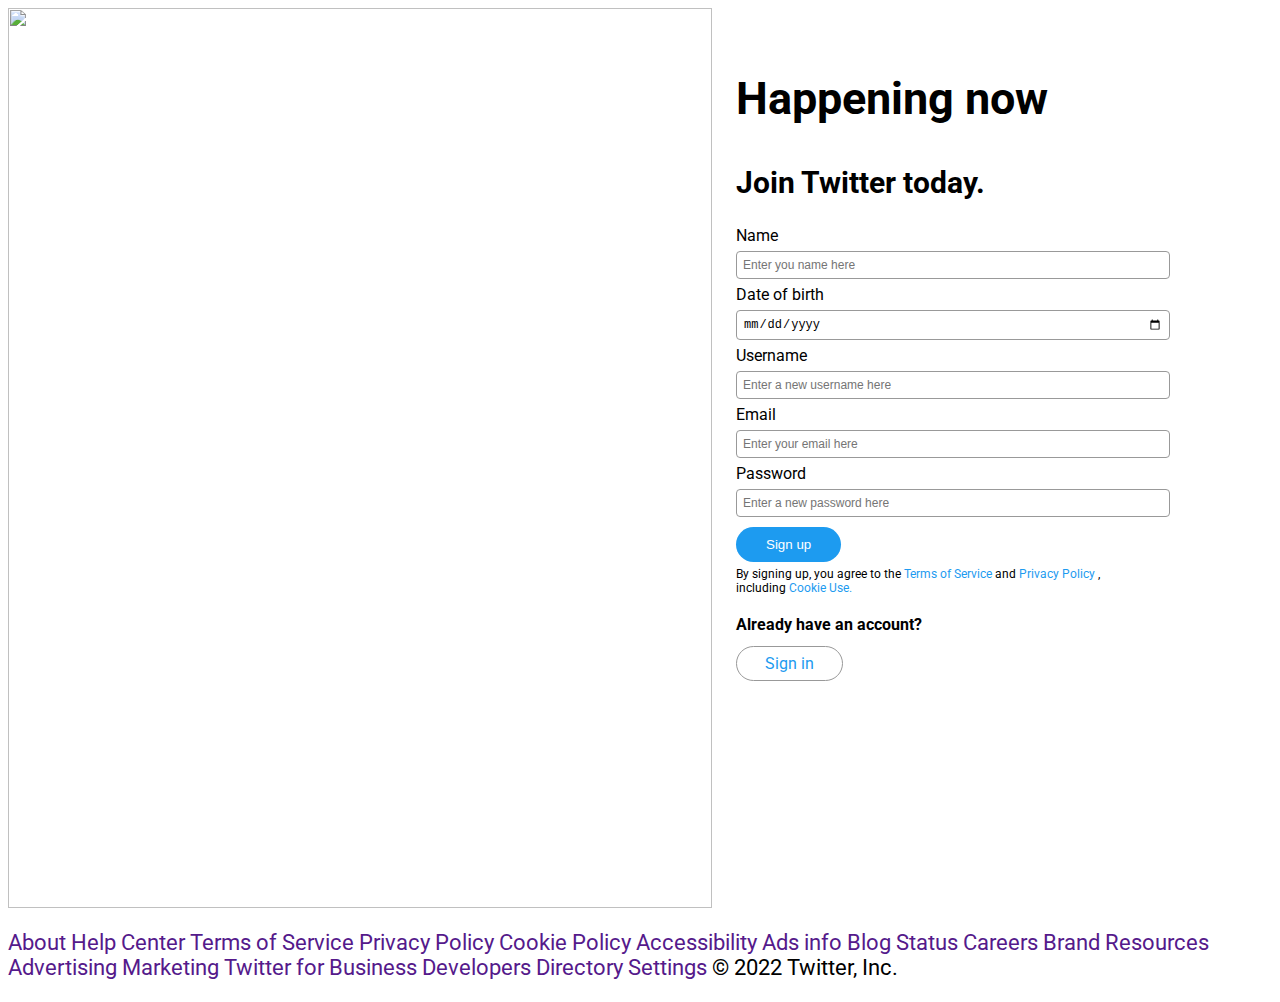
==== frontend/index.html @ 24ebbb60 "fix paddings and margins  in register page" ====
<!DOCTYPE html>
<html lang="en">
  <head>
    <meta charset="UTF-8" />
    <meta http-equiv="X-UA-Compatible" content="IE=edge" />
    <meta name="viewport" content="width=device-width, initial-scale=1.0" />
    <link rel="stylesheet" href="css/reset.css" />
    <link rel="stylesheet" href="css/styles.css" />
    <link
      href="https://fonts.googleapis.com/css?family=Roboto"
      rel="stylesheet" />
    <title>Twitter. It's what's happening</title>
  </head>

  <body>
    <section class="container flex-container">
      <img class="signup-img" src="images/twitter-cover.jpeg" alt="" />
      <div class="container flex-column-container register-content">
        <div class="register-logo-twitter">
          <img src="images/twitter-logo.png" alt="" />
        </div>
        <h1 class="register-title">Happening now</h1>
        <p class="register-subtitle">Join Twitter today.</p>
        <form class="flex-column-container register-form" action="">
          <label for="name">Name</label>
          <input
            id="name"
            type="text"
            placeholder="Enter you name here"
            required />
          <label for="date-birth">Date of birth</label>
          <input id="date-birth" type="date" required />
          <label for="username">Username</label>
          <input
            id="username"
            type="text"
            placeholder="Enter a new username here"
            required />
          <label for="email">Email</label>
          <input
            id="email"
            type="email"
            placeholder="Enter your email here"
            required />
          <label for="password">Password</label>
          <input
            id="password"
            type="password"
            placeholder="Enter a new password here"
            required />

          <button class="btn btn-blue" type="submit">Sign up</button>
        </form>
        <div>
          <p class="register-parag1">
            By signing up, you agree to the
            <a href="">Terms of Service</a>
            and
            <a href="">Privacy Policy</a>
            , including
            <a href="">Cookie Use.</a>
          </p>
          <p class="register-parag2">Already have an account?</p>
          <a class="btn btn-white register-signin">Sign in</a>
        </div>
      </div>
    </section>

    <!-- Login page -->
    <section class="login-container flex-column-container popup">
      <img class="login-logo-twitter" src="images/twitter-logo.png" alt="" />
      <h2 class="login-title">Sign in to Twitter</h2>
      <form class="flex-column-container login-form">
        <label for="identification-input">Email or Username</label>
        <input
          id="identification-input"
          type="text"
          placeholder="Enter your email or username here"
          required />
        <label for="password-input">Password</label>
        <input
          id="password-input"
          type="text"
          placeholder="Enter your password here"
          required />
        <button class="btn btn-blue" type="submit">Sign in</button>
      </form>
      <p>
        Don't have an account?
        <a href="">Sign up</a>
      </p>
    </section>

    <footer>
      <p>
        <a href="">About</a>
        <a href="">Help Center</a>
        <a href="">Terms of Service</a>
        <a href="">Privacy Policy</a>
        <a href="">Cookie Policy</a>
        <a href="">Accessibility</a>
        <a href="">Ads info</a>
        <a href="">Blog</a>
        <a href="">Status</a>
        <a href="">Careers</a>
        <a href="">Brand Resources</a>
        <a href="">Advertising</a>
        <a href="">Marketing</a>
        <a href="">Twitter for Business</a>
        <a href="">Developers</a>
        <a href="">Directory</a>
        <a href="">Settings</a>
        © 2022 Twitter, Inc.
      </p>
    </footer>
  </body>
</html>
---- frontend/css/styles.css ----
/*
Utilities 
*/
body {
  font-family: "Roboto", sans-serif;
  font-size: 22px;
}
a {
  text-decoration: none;
}
a:hover {
  text-decoration: underline;
}
.container {
  margin: auto;
  width: 100%;
}
.flex-column-container {
  display: flex;
  flex-direction: column;
  justify-content: flex-start;
  align-items: flex-start;
}
.flex-container {
  display: flex;
  justify-content: flex-start;
  align-items: flex-start;
}
.btn {
  border-radius: 20px;
  border: none;
  padding: 10px 30px;
  margin-top: 10px;
  cursor: pointer;
}
.btn-blue {
  background-color: #1d9bf0;
  color: white;
}
.btn-white {
  background-color: white;
  color: #1d9bf0;
  border: solid 1px #999999;
}
.btn-blue-light {
  background-color: #e0f1f0;
  color: #999999;
}
.mid {
  width: 60vw;
  margin-left: 20vw;
}
.header {
  height: 8vh;
  width: 100%;
  position: fixed;
  background-color: white;
  color: black;
}
.icons {
  width: 22px;
  height: 22px;
}
.hidden {
  display: none;
}

/* 
Register Page
*/

/* Hero */
.signup-img {
  width: 55vw;
  height: 100vh;
}
.register-content {
  flex: 0 1 40vw;
  height: 100vh;
}
.register-logo-twitter {
  width: 24px;
  height: 24px;
  margin: 15px;
  margin-left: 0;
}
.register-title {
  font-size: 45px;
  font-weight: bolder;
  margin: 10px 0;
}
.register-subtitle {
  font-size: 30px;
  font-weight: bold;
  margin-bottom: 20px;
}

/* Register form */
.register-form {
  width: 100%;
}
.register-form label {
  padding: 6px 0;
  font-size: 16px;
}
.register-form input {
  width: 82%;
  padding: 6px;
  font-size: 12px;
  border: 1px solid #999999;
  border-radius: 4px;
}

/* Register paragraph */
.register-parag1 {
  margin: 1% 0;
  width: 82%;
  font-size: 12px;
}
.register-parag1 a {
  color: #1d9bf0;
}
.register-parag1 a:hover {
  text-decoration: underline;
}
.register-parag2 {
  font-size: 16px;
  font-weight: bold;
  margin: 20px 0 15px;
}
.register-signin {
  font-size: 16px;
  padding: 7px 28px;
}
.register-signin:hover {
  text-decoration: none;
}

/*
Login page
*/
.login-logo-twitter {
  width: 24px;
  height: 24px;
  margin: 10px auto 0;
}
.login-container {
  width: 50vw;
  height: 300px;
  border-radius: 10px;
}
.login-title {
  margin: 20px auto;
}
.login-form {
  width: 100%;
  padding: 0 60px;
  margin-bottom: 20px;
}
.login-form label {
  padding: 2%;
  font-size: 12px;
}
.login-form input {
  width: 100%;
  padding: 2%;
  font-size: 9px;
  border: 1px solid #999999;
  border-radius: 4px;
}
.login-container p {
  padding-left: 60px;
  font-size: 12px;
  font-weight: bold;
}
.login-container a {
  text-decoration: none;
  color: #1d9bf0;
}
.login-container a:hover {
  text-decoration: underline;
}
.popup {
  position: absolute;
  top: 10vh;
  left: 20vw;
  background-color: white;
  visibility: hidden;
}
.popup-visible {
  visibility: visible;
}

/*  
Home page 
*/

/* Navigation */
.navigation {
  width: 20vw;
  height: 100vh;
  border: 1px solid #999999;
  padding: 3.5vw;
  position: fixed;
  display: flex;
  flex-direction: column;
  justify-content: space-between;
}
.navigation-logo {
  width: 22px;
  height: 22px;
  margin-left: 3%;
}
.nav-tab {
  font-size: 12px;
  width: 13vw;
  border-radius: 8px;
  padding: 3%;
}
.nav-tab:hover {
  text-decoration: none;
  background-color: #e9e6e6;
}
.navigation span {
  padding-left: 5px;
  align-self: center;
}
.tab-selected {
  color: black;
  font-weight: bold;
}
.tab-not-selected {
  color: #999999;
}
.btn-nav {
  text-align: center;
  padding: 5px;
}
.btn-nav:hover {
  text-decoration: none;
  background-color: #1a8cd8;
}
.pp-name-username {
  font-size: 12px;
  width: 13vw;
}
.pp-name-username img {
  width: 30px;
  height: 30px;
  padding: 0;
  border-radius: 36px;
  display: inline-block;
}
.pp-name-username div {
  align-self: center;
}
.nav-name {
  font-size: 12px;
  width: 9vw;
  color: black;
  font-weight: bold;
}
.nav-username {
  font-size: 10px;
  width: 9vw;
  color: #999999;
}

/* Tweet */
.home-tweet {
  height: 126px;
  margin-top: 8vh;
  border-bottom: 1px solid #999999;
}
.home-tweet > img {
  width: 54px;
  height: 54px;
  padding: 0;
}
.home-tweet-form {
  width: 100%;
}
.home-tweet-form textarea {
  width: 100%;
  border: none;
  padding-top: 20px;
  flex: 1 0 80%;
  font-size: 12px;
  border-bottom: #999999 1px solid;
}
.home-tweet-form div {
  width: 100%;
  height: 40px;
  justify-content: space-between;
  align-items: center;
}
.home-tweet-form img:hover {
  cursor: pointer;
}
.home-tweet-btn {
  padding: 0 3%;
  margin-right: 1.5vw;
  align-self: flex-start;
}
.home-tweet-btn:hover {
  text-decoration: none;
  background-color: #1a8cd8;
}

/* Profile */
.profile-info-section {
  font-size: 12px;
  color: #999999;
  border-bottom: #999999 1px solid;
}
.profile-cover-photo {
  width: 100%;
  height: 30vh;
  background-color: #999999;
}
.profile-pp {
  width: 90px;
  height: 90px;
  border-radius: 100px;
  border: 1px #999999 solid;
}
.profile-img-btn {
  padding: 0 30px;
  justify-content: space-between;
  align-items: center;
}
.profile-img-btn a {
  text-decoration: none;
}
.profile-img-btn a:hover {
  background-color: #e9e6e6;
}
.profile-info {
  padding: 0 30px;
}
.profile-info > * {
  margin-bottom: 10px;
}
.profile-numbers a {
  margin-right: 10px;
}
.profile-numbers a:hover {
  cursor: pointer;
}
.profile-name,
.profile-numbers span {
  color: black;
  font-weight: bold;
}

/* Right section */
.right-container {
  width: 20vw;
  height: 100vh;
  border: 1px solid #999999;
  position: fixed;
  left: 80vw;
  justify-content: space-between;
  align-items: center;
  padding: 3.5vw;
  text-align: center;
}
.search {
  width: 100%;
  cursor: inherit;
  justify-content: flex-start;
  align-items: center;
}
.search input {
  font-size: 8px;
  width: 80%;
  background-color: inherit;
  border: none;
  border-radius: inherit;
  padding: 5px 3px;
}

.right-container div {
  font-size: 12px;
  color: #999999;
}
.right-container div a {
  color: #999999;
}
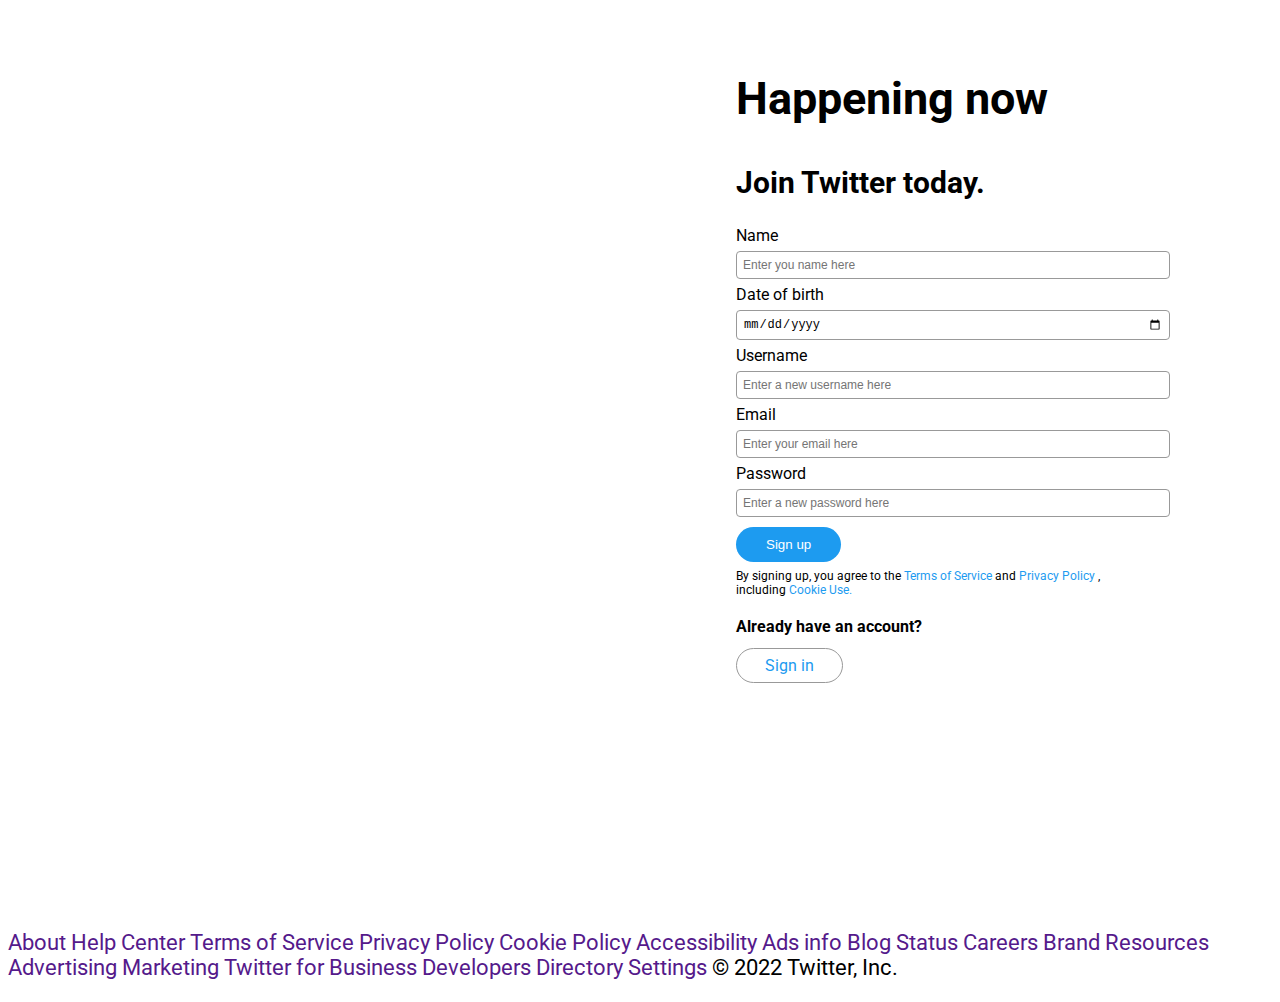
==== commit 05b6ac5b: "fix sizes and paddings in login page" ====
--- a/frontend/index.html
+++ b/frontend/index.html
@@ -48,7 +48,6 @@
             type="password"
             placeholder="Enter a new password here"
             required />
-
           <button class="btn btn-blue" type="submit">Sign up</button>
         </form>
         <div>
@@ -80,7 +79,7 @@
         <label for="password-input">Password</label>
         <input
           id="password-input"
-          type="text"
+          type="password"
           placeholder="Enter your password here"
           required />
         <button class="btn btn-blue" type="submit">Sign in</button>
--- a/frontend/css/styles.css
+++ b/frontend/css/styles.css
@@ -72,11 +72,11 @@
 /* Hero */
 .signup-img {
   width: 55vw;
-  height: 100vh;
+  min-height: 100vh;
 }
 .register-content {
   flex: 0 1 40vw;
-  height: 100vh;
+  min-height: 100vh;
 }
 .register-logo-twitter {
   width: 24px;
@@ -113,7 +113,7 @@
 
 /* Register paragraph */
 .register-parag1 {
-  margin: 1% 0;
+  margin: 7px 0;
   width: 82%;
   font-size: 12px;
 }
@@ -145,9 +145,10 @@
   margin: 10px auto 0;
 }
 .login-container {
-  width: 50vw;
-  height: 300px;
+  width: 40vw;
+  height: auto;
   border-radius: 10px;
+  padding-bottom: 50px;
 }
 .login-title {
   margin: 20px auto;
@@ -158,13 +159,13 @@
   margin-bottom: 20px;
 }
 .login-form label {
-  padding: 2%;
-  font-size: 12px;
+  padding: 6px 0;
+  font-size: 18px;
 }
 .login-form input {
   width: 100%;
-  padding: 2%;
-  font-size: 9px;
+  padding: 6px;
+  font-size: 12px;
   border: 1px solid #999999;
   border-radius: 4px;
 }
@@ -174,16 +175,12 @@
   font-weight: bold;
 }
 .login-container a {
-  text-decoration: none;
   color: #1d9bf0;
-}
-.login-container a:hover {
-  text-decoration: underline;
 }
 .popup {
   position: absolute;
-  top: 10vh;
-  left: 20vw;
+  top: 20vh;
+  left: 30vw;
   background-color: white;
   visibility: hidden;
 }
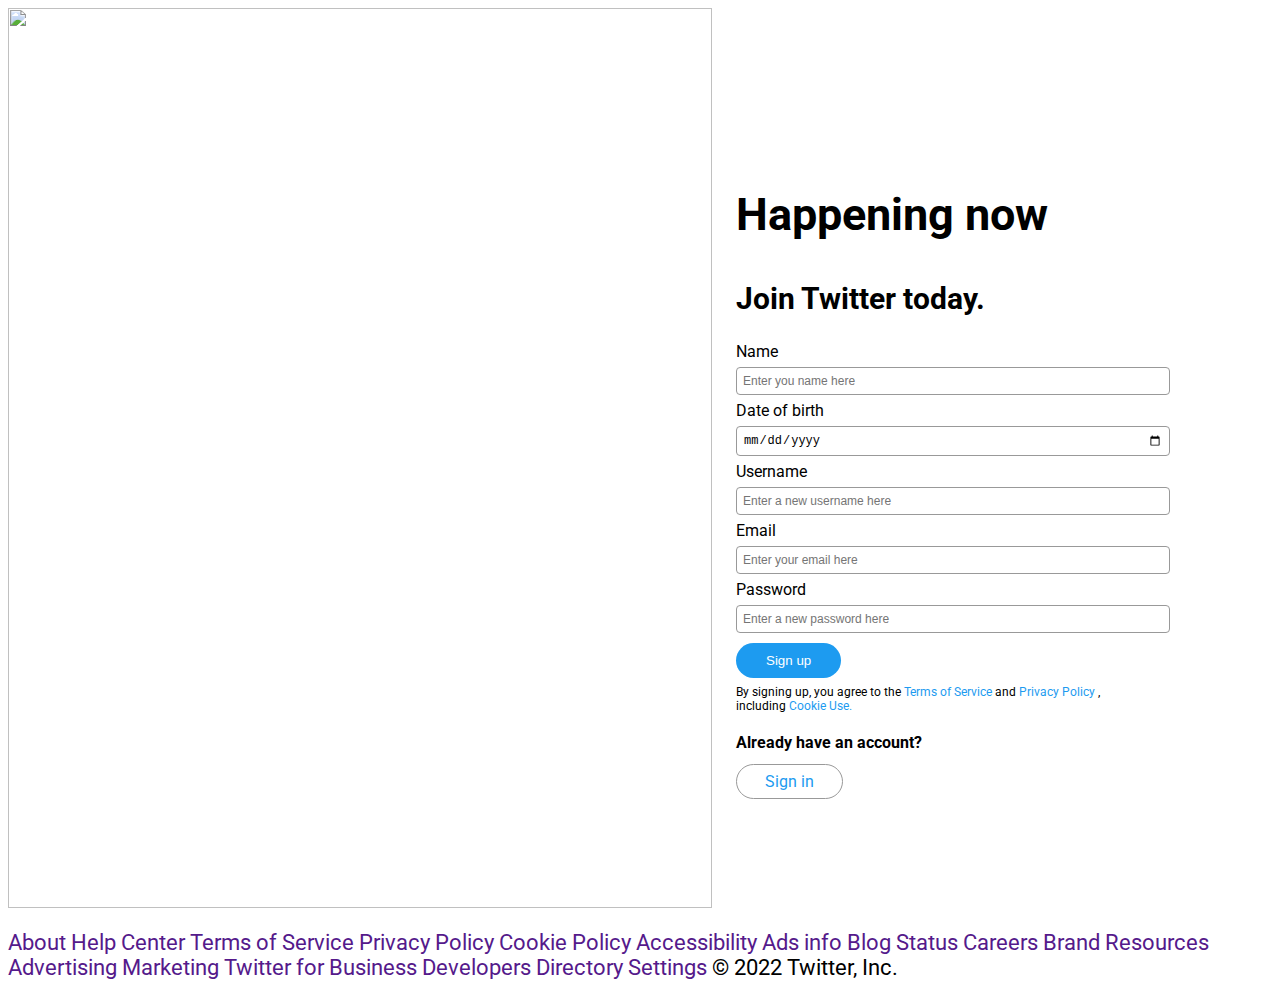
==== commit 2070e4c5: "add login function" ====
--- a/frontend/index.html
+++ b/frontend/index.html
@@ -14,7 +14,7 @@
 
   <body>
     <section class="container flex-container">
-      <img class="signup-img" src="images/twitter-cover.jpeg" alt="" />
+      <img class="signup-img" src="images/twitter-cover-page.png" alt="" />
       <div class="container flex-column-container register-content">
         <div class="register-logo-twitter">
           <img src="images/twitter-logo.png" alt="" />
@@ -60,13 +60,17 @@
             <a href="">Cookie Use.</a>
           </p>
           <p class="register-parag2">Already have an account?</p>
-          <a class="btn btn-white register-signin">Sign in</a>
+          <a id="register-signin" class="btn btn-white register-signin">
+            Sign in
+          </a>
         </div>
       </div>
     </section>
 
     <!-- Login page -->
-    <section class="login-container flex-column-container popup">
+    <section
+      id="signin-container"
+      class="login-container flex-column-container popup popup-hidden">
       <img class="login-logo-twitter" src="images/twitter-logo.png" alt="" />
       <h2 class="login-title">Sign in to Twitter</h2>
       <form class="flex-column-container login-form">
@@ -82,11 +86,11 @@
           type="password"
           placeholder="Enter your password here"
           required />
-        <button class="btn btn-blue" type="submit">Sign in</button>
+        <button id="login-signin" class="btn btn-blue" type="submit">Sign in</button>
       </form>
       <p>
         Don't have an account?
-        <a href="">Sign up</a>
+        <a id="login-signup-btn" href="">Sign up</a>
       </p>
     </section>
 
@@ -112,5 +116,6 @@
         © 2022 Twitter, Inc.
       </p>
     </footer>
+    <script src="js/register_scripts.js" type="text/javascript"></script>
   </body>
 </html>
--- a/frontend/css/styles.css
+++ b/frontend/css/styles.css
@@ -64,6 +64,9 @@
 .hidden {
   display: none;
 }
+.popup-hidden {
+  visibility: hidden;
+}
 
 /* 
 Register Page
@@ -72,11 +75,12 @@
 /* Hero */
 .signup-img {
   width: 55vw;
-  min-height: 100vh;
+  height: 100vh;
 }
 .register-content {
   flex: 0 1 40vw;
   min-height: 100vh;
+  justify-content: center;
 }
 .register-logo-twitter {
   width: 24px;
@@ -182,10 +186,6 @@
   top: 20vh;
   left: 30vw;
   background-color: white;
-  visibility: hidden;
-}
-.popup-visible {
-  visibility: visible;
 }
 
 /*  
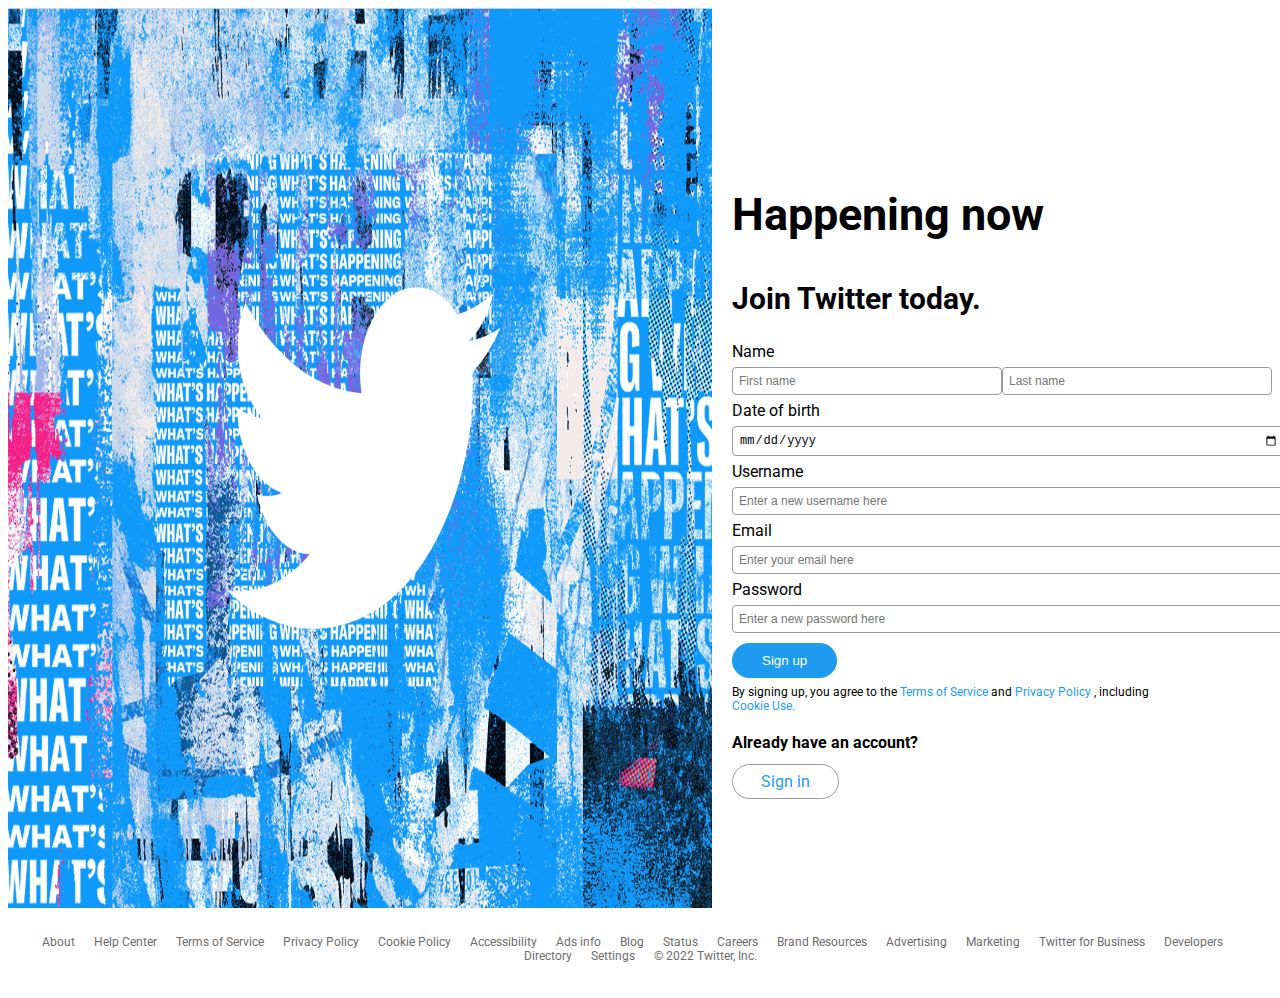
==== commit 59f2deac: "Merge pull request #4 from hassankhalil33/frontend2" ====
--- a/frontend/index.html
+++ b/frontend/index.html
@@ -23,11 +23,18 @@
         <p class="register-subtitle">Join Twitter today.</p>
         <form class="flex-column-container register-form" action="">
           <label for="name">Name</label>
-          <input
-            id="name"
-            type="text"
-            placeholder="Enter you name here"
-            required />
+          <div class="flex-container name-container">
+            <input
+              id="first-name"
+              type="text"
+              placeholder="First name"
+              required />
+            <input
+              id="last-name"
+              type="text"
+              placeholder="Last name"
+              required />
+          </div>
           <label for="date-birth">Date of birth</label>
           <input id="date-birth" type="date" required />
           <label for="username">Username</label>
@@ -64,6 +71,10 @@
             Sign in
           </a>
         </div>
+        <img
+          class="cover-img-after"
+          src="images/twitter-cover-page.png"
+          alt="" />
       </div>
     </section>
 
@@ -86,7 +97,9 @@
           type="password"
           placeholder="Enter your password here"
           required />
-        <button id="login-signin" class="btn btn-blue" type="submit">Sign in</button>
+        <button id="login-signin" class="btn btn-blue" type="submit">
+          Sign in
+        </button>
       </form>
       <p>
         Don't have an account?
@@ -94,7 +107,7 @@
       </p>
     </section>
 
-    <footer>
+    <footer class="register-footer">
       <p>
         <a href="">About</a>
         <a href="">Help Center</a>
--- a/frontend/css/styles.css
+++ b/frontend/css/styles.css
@@ -46,12 +46,20 @@
   background-color: #e0f1f0;
   color: #999999;
 }
+.btn-red {
+  color: #1d9bf0;
+  border: solid 1px #999999;
+}
+.btn-red:hover {
+  color: red;
+  background-color: #e0f1f0;
+}
 .mid {
   width: 60vw;
   margin-left: 20vw;
 }
 .header {
-  height: 8vh;
+  height: 50px;
   width: 100%;
   position: fixed;
   background-color: white;
@@ -78,7 +86,7 @@
   height: 100vh;
 }
 .register-content {
-  flex: 0 1 40vw;
+  padding-left: 20px;
   min-height: 100vh;
   justify-content: center;
 }
@@ -102,23 +110,27 @@
 /* Register form */
 .register-form {
   width: 100%;
+  padding-right: 20px;
 }
 .register-form label {
   padding: 6px 0;
   font-size: 16px;
 }
 .register-form input {
-  width: 82%;
+  width: 100%;
   padding: 6px;
   font-size: 12px;
   border: 1px solid #999999;
   border-radius: 4px;
+}
+.name-container {
+  width: 100%;
 }
 
 /* Register paragraph */
 .register-parag1 {
   margin: 7px 0;
-  width: 82%;
+  width: 90%;
   font-size: 12px;
 }
 .register-parag1 a {
@@ -140,6 +152,9 @@
   text-decoration: none;
 }
 
+.cover-img-after {
+  display: none;
+}
 /*
 Login page
 */
@@ -186,6 +201,18 @@
   top: 20vh;
   left: 30vw;
   background-color: white;
+}
+
+/* Register footer */
+.register-footer {
+  font-size: 12px;
+  color: #6e6b6b;
+  padding: 15px;
+  text-align: center;
+}
+.register-footer a {
+  color: #6e6b6b;
+  padding-right: 16px;
 }
 
 /*  
@@ -209,7 +236,6 @@
   margin-left: 3%;
 }
 .nav-tab {
-  font-size: 12px;
   width: 13vw;
   border-radius: 8px;
   padding: 3%;
@@ -220,7 +246,6 @@
 }
 .navigation span {
   padding-left: 5px;
-  align-self: center;
 }
 .tab-selected {
   color: black;
@@ -238,12 +263,11 @@
   background-color: #1a8cd8;
 }
 .pp-name-username {
-  font-size: 12px;
   width: 13vw;
 }
 .pp-name-username img {
-  width: 30px;
-  height: 30px;
+  width: 40px;
+  height: 40px;
   padding: 0;
   border-radius: 36px;
   display: inline-block;
@@ -252,21 +276,19 @@
   align-self: center;
 }
 .nav-name {
-  font-size: 12px;
-  width: 9vw;
+  font-size: 16px;
   color: black;
   font-weight: bold;
 }
 .nav-username {
-  font-size: 10px;
-  width: 9vw;
+  font-size: 16px;
   color: #999999;
 }
 
 /* Tweet */
 .home-tweet {
-  height: 126px;
-  margin-top: 8vh;
+  height: auto;
+  margin-top: 50px;
   border-bottom: 1px solid #999999;
 }
 .home-tweet > img {
@@ -282,12 +304,12 @@
   border: none;
   padding-top: 20px;
   flex: 1 0 80%;
-  font-size: 12px;
+  font-size: 18px;
   border-bottom: #999999 1px solid;
 }
 .home-tweet-form div {
   width: 100%;
-  height: 40px;
+  height: auto;
   justify-content: space-between;
   align-items: center;
 }
@@ -295,8 +317,8 @@
   cursor: pointer;
 }
 .home-tweet-btn {
-  padding: 0 3%;
-  margin-right: 1.5vw;
+  margin-right: 30px;
+  margin-bottom: 10px;
   align-self: flex-start;
 }
 .home-tweet-btn:hover {
@@ -304,9 +326,55 @@
   background-color: #1a8cd8;
 }
 
+/* Feed tweets */
+.feed {
+  width: 60vw;
+}
+.card {
+  padding: 10px 30px 10px 10px;
+  border-bottom: 1px solid #999999;
+  font-size: 18px;
+}
+.card-pp {
+  width: 40px;
+  height: 40px;
+  padding: 0;
+  border-radius: 36px;
+}
+.card-content {
+  padding-left: 10px;
+}
+
+.card-head {
+  margin-bottom: 10px;
+}
+.card-head p {
+  padding-right: 10px;
+}
+.card-img {
+  width: 100%;
+  margin: 10px 0;
+}
+.date {
+  font-size: 16px;
+  color: #999999;
+}
+.card-text {
+  margin-bottom: 10px;
+}
+
 /* Profile */
+.header span {
+  padding: 10px;
+}
+.header span:hover {
+  cursor: pointer;
+}
+.header div {
+  align-self: center;
+}
 .profile-info-section {
-  font-size: 12px;
+  font-size: 16px;
   color: #999999;
   border-bottom: #999999 1px solid;
 }
@@ -348,6 +416,51 @@
 .profile-numbers span {
   color: black;
   font-weight: bold;
+}
+.edit-profile-container {
+  width: 40vw;
+  height: auto;
+  border-radius: 10px;
+  padding-bottom: 50px;
+  color: black;
+}
+.edit-profile-container h3 {
+  margin: 20px auto;
+  text-align: center;
+  font-size: 16px;
+}
+.edit-profile-container form {
+  width: 100%;
+  padding: 0 60px;
+  margin-bottom: 20px;
+}
+.edit-profile-container label {
+  padding: 6px 0;
+  font-size: 18px;
+}
+.edit-profile-container input {
+  width: 100%;
+  padding: 6px;
+  font-size: 12px;
+  border: 1px solid #999999;
+  border-radius: 4px;
+}
+.edit-profile-container form > a {
+  margin-top: 0px;
+  color: black;
+}
+.edit-profile-container form > a:hover {
+  color: #1a8cd8;
+}
+.edit-profile-container form a {
+  font-size: 12px;
+}
+.edit-profile-container form a:hover {
+  text-decoration: none;
+}
+.edit-profile-container div {
+  justify-content: space-evenly;
+  width: 100%;
 }
 
 /* Right section */
@@ -359,7 +472,7 @@
   left: 80vw;
   justify-content: space-between;
   align-items: center;
-  padding: 3.5vw;
+  padding: 20px;
   text-align: center;
 }
 .search {
@@ -369,18 +482,39 @@
   align-items: center;
 }
 .search input {
-  font-size: 8px;
+  font-size: 18px;
   width: 80%;
   background-color: inherit;
   border: none;
   border-radius: inherit;
   padding: 5px 3px;
 }
+.search-results {
+  height: 60vh;
+  width: 15vw;
+  background-color: #d3cccc;
+}
 
 .right-container div {
-  font-size: 12px;
+  font-size: 14px;
   color: #999999;
 }
 .right-container div a {
   color: #999999;
 }
+
+/* Responsiveness */
+@media only screen and (max-width: 1000px) {
+  .signup-img {
+    display: none;
+  }
+  .register-content {
+    width: 70vw;
+  }
+  .cover-img-after {
+    display: block;
+    width: 100%;
+    margin: 20px 0;
+    padding-right: 20px;
+  }
+}
